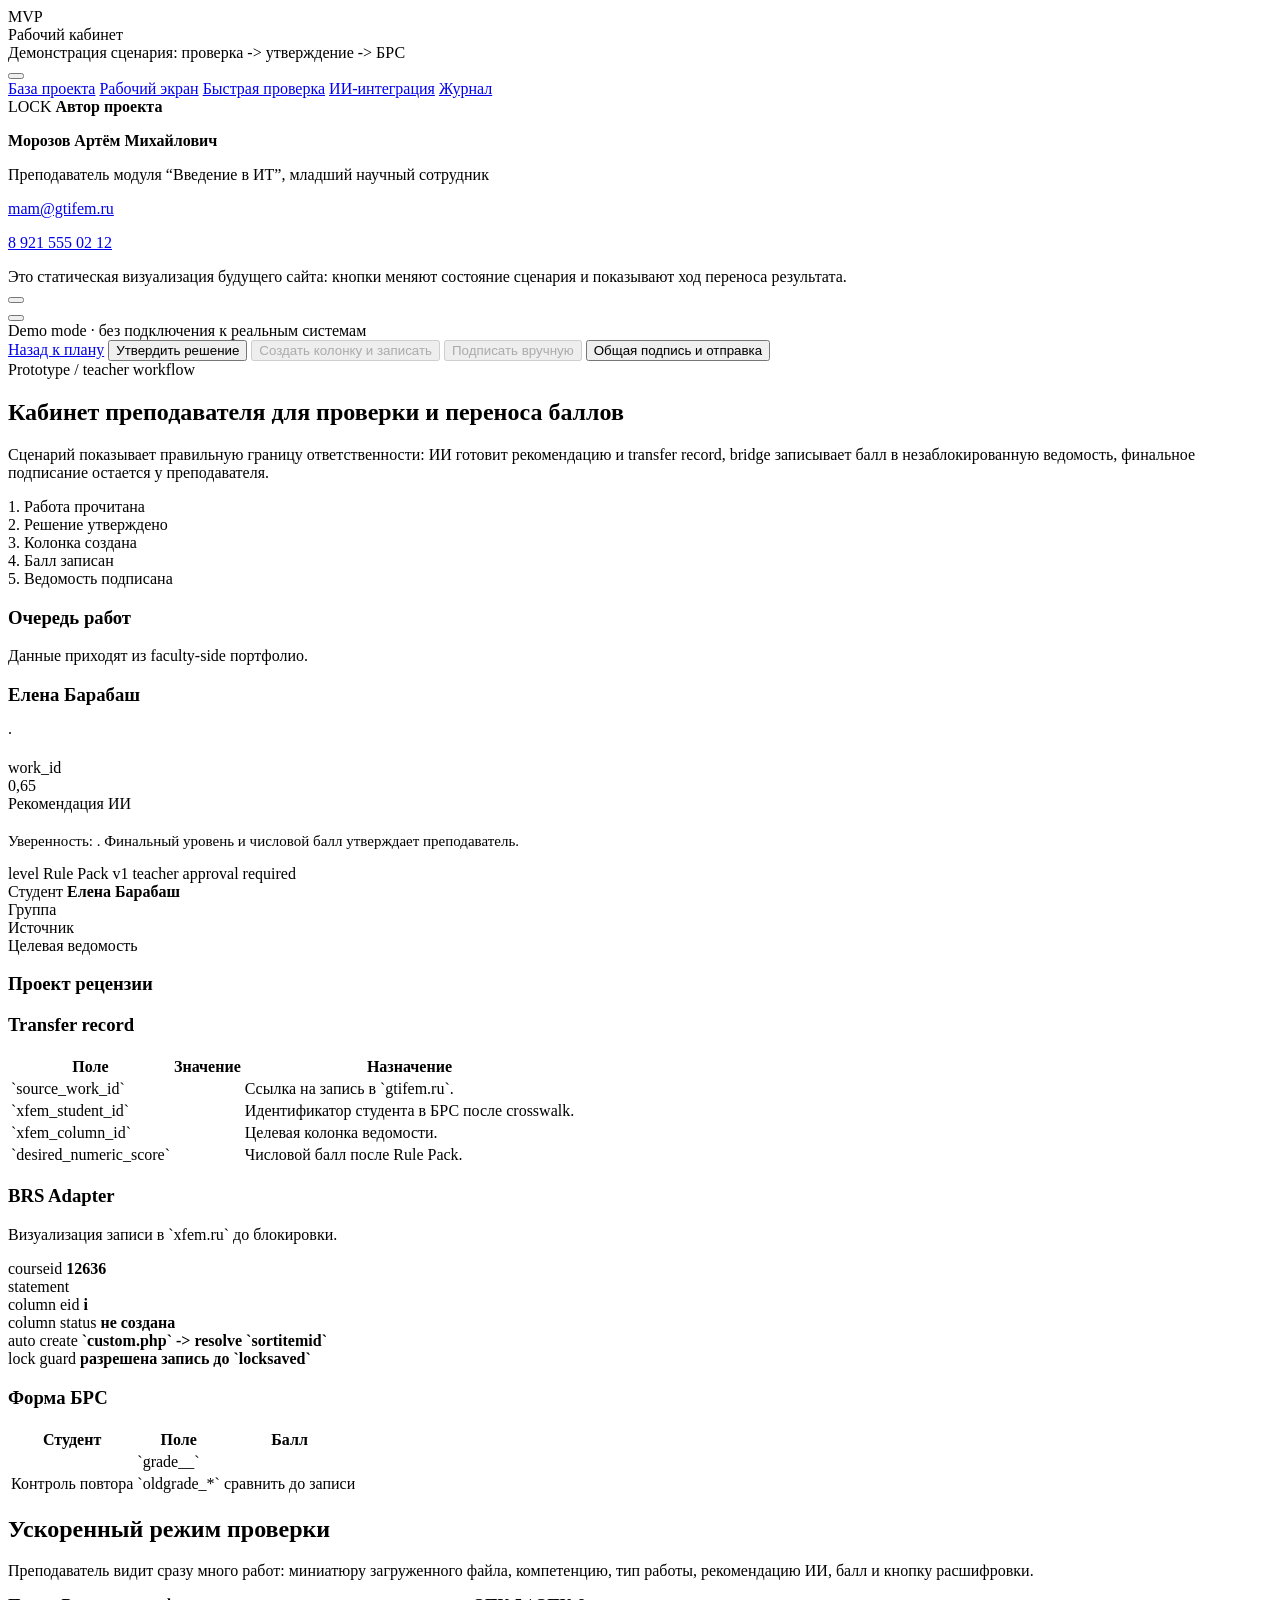
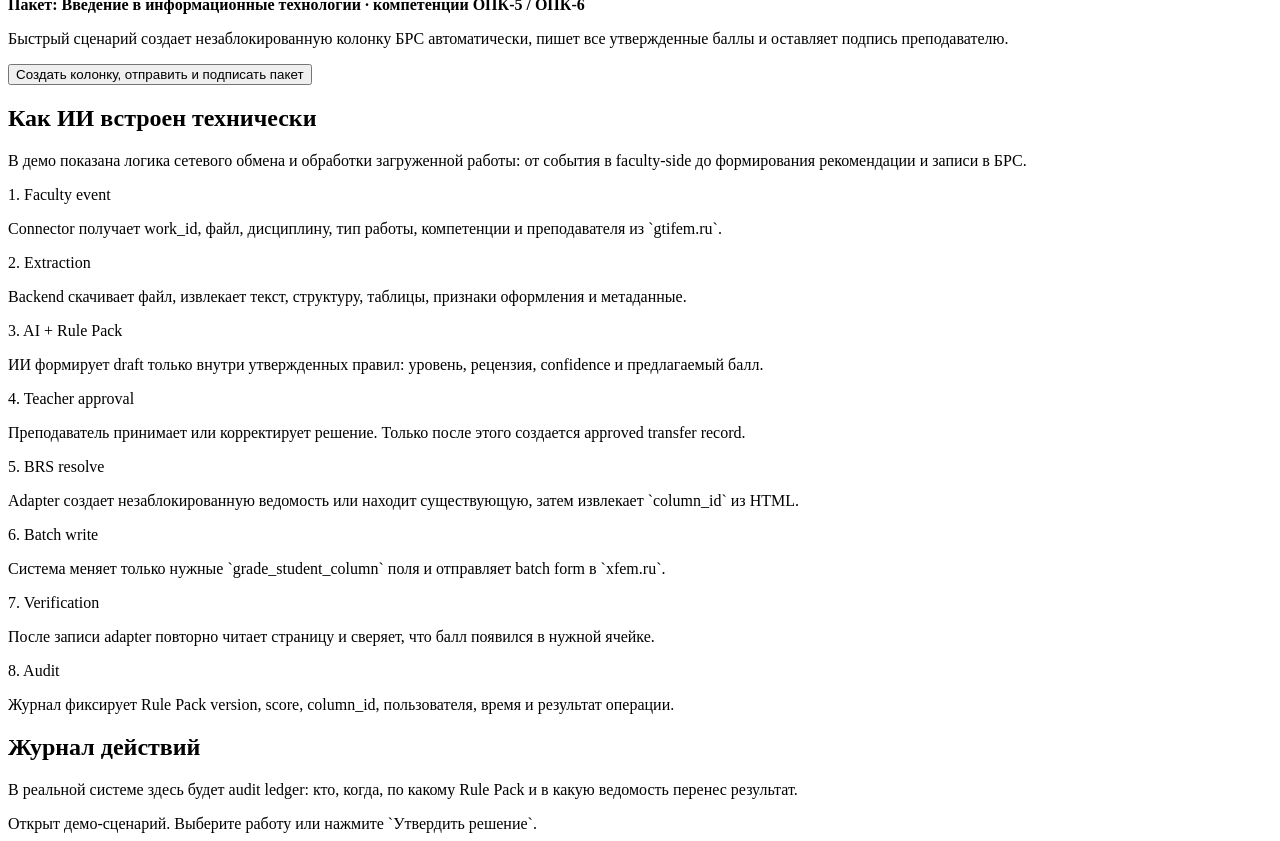
==== demo.html @ 7ceecd71 "Add files via upload" ====
<!doctype html>
<html lang="ru">
<head>
  <meta charset="utf-8">
  <meta name="viewport" content="width=device-width, initial-scale=1">
  <meta name="author" content="Морозов Артём Михайлович">
  <meta name="project-author" content="Морозов Артём Михайлович, преподаватель модуля Введение в ИТ, младший научный сотрудник, mam@gtifem.ru, 89215550212">
  <title>Демо MVP: кабинет проверки и переноса в БРС</title>
  <link rel="stylesheet" href="assets/styles.css">
</head>
<body>
  <div class="shell" data-demo>
    <aside class="side">
      <div class="side__top">
        <div class="brand">
          <div class="brand__mark">MVP</div>
          <div class="brand__title">Рабочий кабинет</div>
          <div class="brand__caption">Демонстрация сценария: проверка -> утверждение -> БРС</div>
        </div>
        <button class="icon-btn icon-btn--dark" type="button" data-sidebar-toggle aria-label="Скрыть боковое меню" aria-expanded="true">
          <span class="menu-icon" aria-hidden="true"><span></span></span>
        </button>
      </div>
      <nav class="nav" aria-label="Навигация">
        <a href="index.html">База проекта</a>
        <a class="is-active" href="#workspace">Рабочий экран</a>
        <a href="#fast-mode">Быстрая проверка</a>
        <a href="#ai-integration">ИИ-интеграция</a>
        <a href="#audit">Журнал</a>
      </nav>
      <section class="author-lock" aria-label="Заблокированная ячейка автора проекта">
        <div class="author-lock__head">
          <span aria-hidden="true">LOCK</span>
          <strong>Автор проекта</strong>
        </div>
        <p><strong>Морозов Артём Михайлович</strong></p>
        <p>Преподаватель модуля “Введение в ИТ”, младший научный сотрудник</p>
        <p><a href="mailto:mam@gtifem.ru">mam@gtifem.ru</a></p>
        <p><a href="tel:+79215550212">8 921 555 02 12</a></p>
      </section>
      <div class="side__footer">
        Это статическая визуализация будущего сайта: кнопки меняют состояние сценария и показывают ход переноса результата.
      </div>
    </aside>
    <button class="sidebar-backdrop" type="button" data-sidebar-close aria-label="Закрыть боковое меню"></button>

    <main class="main">
      <header class="topbar">
        <div class="topbar__left">
          <button class="icon-btn" type="button" data-sidebar-toggle aria-label="Открыть или скрыть боковое меню" aria-expanded="true">
            <span class="menu-icon" aria-hidden="true"><span></span></span>
          </button>
          <div class="topbar__meta">
            <span class="status-dot"></span>
            <span>Demo mode · без подключения к реальным системам</span>
          </div>
        </div>
        <div class="actions">
          <a class="btn" href="index.html">Назад к плану</a>
          <button class="btn btn--primary" type="button" data-approve>Утвердить решение</button>
          <button class="btn" type="button" data-transfer disabled>Создать колонку и записать</button>
          <button class="btn btn--danger" type="button" data-sign disabled>Подписать вручную</button>
          <button class="btn btn--primary" type="button" data-batch-transfer>Общая подпись и отправка</button>
        </div>
      </header>

      <div class="content" id="workspace">
        <section class="section" style="margin-top:0">
          <div class="section__head">
            <div>
              <div class="eyebrow">Prototype / teacher workflow</div>
              <h1>Кабинет преподавателя для проверки и переноса баллов</h1>
              <p>Сценарий показывает правильную границу ответственности: ИИ готовит рекомендацию и transfer record, bridge записывает балл в незаблокированную ведомость, финальное подписание остается у преподавателя.</p>
            </div>
          </div>

          <div class="steps">
            <div class="step is-done" data-step="read">1. Работа прочитана</div>
            <div class="step" data-step="approve">2. Решение утверждено</div>
            <div class="step" data-step="column">3. Колонка создана</div>
            <div class="step" data-step="transfer">4. Балл записан</div>
            <div class="step" data-step="sign">5. Ведомость подписана</div>
          </div>

          <div class="demo-layout">
            <aside class="panel">
              <div class="panel__head">
                <div>
                  <h3>Очередь работ</h3>
                  <p>Данные приходят из faculty-side портфолио.</p>
                </div>
              </div>
              <div class="panel__body">
                <div class="work-list" data-work-list></div>
              </div>
            </aside>

            <section class="panel">
              <div class="panel__head">
                <div>
                  <h3 data-work-name>Елена Барабаш</h3>
                  <p><span data-work-module></span> · <span data-work-type></span></p>
                </div>
                <span class="tag tag--blue">work_id <span data-work-id></span></span>
              </div>
              <div class="panel__body">
                <div class="score-card">
                  <div class="score-ring"><span data-score>0,65</span></div>
                  <div>
                    <div class="eyebrow">Рекомендация ИИ</div>
                    <h2><span data-level></span></h2>
                    <p class="lead" style="font-size:15px;margin-top:10px">Уверенность: <strong data-confidence></strong>. Финальный уровень и числовой балл утверждает преподаватель.</p>
                    <div class="tag-row">
                      <span class="tag">level <span data-level-code></span></span>
                      <span class="tag tag--amber">Rule Pack v1</span>
                      <span class="tag tag--red">teacher approval required</span>
                    </div>
                  </div>
                </div>

                <div class="field-grid">
                  <div class="field">
                    <span>Студент</span>
                    <strong data-work-name>Елена Барабаш</strong>
                  </div>
                  <div class="field">
                    <span>Группа</span>
                    <strong data-work-group></strong>
                  </div>
                  <div class="field">
                    <span>Источник</span>
                    <strong data-source></strong>
                  </div>
                  <div class="field">
                    <span>Целевая ведомость</span>
                    <strong data-statement></strong>
                  </div>
                </div>

                <section class="section">
                  <h3>Проект рецензии</h3>
                  <p class="lead" style="font-size:16px" data-review></p>
                </section>

                <section class="section">
                  <h3>Transfer record</h3>
                  <div class="table-wrap" style="margin-top:12px">
                    <table>
                      <thead>
                        <tr>
                          <th>Поле</th>
                          <th>Значение</th>
                          <th>Назначение</th>
                        </tr>
                      </thead>
                      <tbody>
                        <tr>
                          <td>`source_work_id`</td>
                          <td data-work-id></td>
                          <td>Ссылка на запись в `gtifem.ru`.</td>
                        </tr>
                        <tr>
                          <td>`xfem_student_id`</td>
                          <td data-brs-student></td>
                          <td>Идентификатор студента в БРС после crosswalk.</td>
                        </tr>
                        <tr>
                          <td>`xfem_column_id`</td>
                          <td data-column></td>
                          <td>Целевая колонка ведомости.</td>
                        </tr>
                        <tr>
                          <td>`desired_numeric_score`</td>
                          <td data-score></td>
                          <td>Числовой балл после Rule Pack.</td>
                        </tr>
                      </tbody>
                    </table>
                  </div>
                </section>
              </div>
            </section>

            <aside class="panel">
              <div class="panel__head">
                <div>
                  <h3>BRS Adapter</h3>
                  <p>Визуализация записи в `xfem.ru` до блокировки.</p>
                </div>
              </div>
              <div class="panel__body">
                <div class="field-grid" style="grid-template-columns:1fr">
                  <div class="field">
                    <span>courseid</span>
                    <strong>12636</strong>
                  </div>
                  <div class="field">
                    <span>statement</span>
                    <strong data-statement></strong>
                  </div>
                  <div class="field">
                    <span>column eid</span>
                    <strong>i<span data-column></span></strong>
                  </div>
                  <div class="field">
                    <span>column status</span>
                    <strong data-column-state>не создана</strong>
                  </div>
                  <div class="field">
                    <span>auto create</span>
                    <strong>`custom.php` -> resolve `sortitemid`</strong>
                  </div>
                  <div class="field">
                    <span>lock guard</span>
                    <strong>разрешена запись до `locksaved`</strong>
                  </div>
                </div>

                <section class="section">
                  <h3>Форма БРС</h3>
                  <div class="table-wrap" style="margin-top:12px">
                    <table>
                      <thead>
                        <tr>
                          <th>Студент</th>
                          <th>Поле</th>
                          <th>Балл</th>
                        </tr>
                      </thead>
                      <tbody>
                        <tr>
                          <td data-work-name></td>
                          <td>`grade_<span data-brs-student></span>_<span data-column></span>`</td>
                          <td><strong data-score></strong></td>
                        </tr>
                        <tr>
                          <td>Контроль повтора</td>
                          <td>`oldgrade_*`</td>
                          <td>сравнить до записи</td>
                        </tr>
                      </tbody>
                    </table>
                  </div>
                </section>
              </div>
            </aside>
          </div>
        </section>

        <section class="section" id="fast-mode">
          <div class="section__head">
            <div>
              <h2>Ускоренный режим проверки</h2>
              <p>Преподаватель видит сразу много работ: миниатюру загруженного файла, компетенцию, тип работы, рекомендацию ИИ, балл и кнопку расшифровки.</p>
            </div>
          </div>
          <div class="fast-toolbar">
            <div>
              <strong>Пакет: Введение в информационные технологии · компетенции ОПК-5 / ОПК-6</strong>
              <p>Быстрый сценарий создает незаблокированную колонку БРС автоматически, пишет все утвержденные баллы и оставляет подпись преподавателю.</p>
            </div>
            <button class="btn btn--primary" type="button" data-batch-transfer>Создать колонку, отправить и подписать пакет</button>
          </div>
          <div class="fast-review-list" data-fast-list></div>
        </section>

        <section class="section" id="ai-integration">
          <div class="section__head">
            <div>
              <h2>Как ИИ встроен технически</h2>
              <p>В демо показана логика сетевого обмена и обработки загруженной работы: от события в faculty-side до формирования рекомендации и записи в БРС.</p>
            </div>
          </div>
          <div class="tech-flow">
            <div class="tech-node">
              <span>1. Faculty event</span>
              <p>Connector получает work_id, файл, дисциплину, тип работы, компетенции и преподавателя из `gtifem.ru`.</p>
            </div>
            <div class="tech-node">
              <span>2. Extraction</span>
              <p>Backend скачивает файл, извлекает текст, структуру, таблицы, признаки оформления и метаданные.</p>
            </div>
            <div class="tech-node">
              <span>3. AI + Rule Pack</span>
              <p>ИИ формирует draft только внутри утвержденных правил: уровень, рецензия, confidence и предлагаемый балл.</p>
            </div>
            <div class="tech-node">
              <span>4. Teacher approval</span>
              <p>Преподаватель принимает или корректирует решение. Только после этого создается approved transfer record.</p>
            </div>
            <div class="tech-node">
              <span>5. BRS resolve</span>
              <p>Adapter создает незаблокированную ведомость или находит существующую, затем извлекает `column_id` из HTML.</p>
            </div>
            <div class="tech-node">
              <span>6. Batch write</span>
              <p>Система меняет только нужные `grade_student_column` поля и отправляет batch form в `xfem.ru`.</p>
            </div>
            <div class="tech-node">
              <span>7. Verification</span>
              <p>После записи adapter повторно читает страницу и сверяет, что балл появился в нужной ячейке.</p>
            </div>
            <div class="tech-node">
              <span>8. Audit</span>
              <p>Журнал фиксирует Rule Pack version, score, column_id, пользователя, время и результат операции.</p>
            </div>
          </div>
        </section>

        <section class="section" id="audit">
          <div class="section__head">
            <div>
              <h2>Журнал действий</h2>
              <p>В реальной системе здесь будет audit ledger: кто, когда, по какому Rule Pack и в какую ведомость перенес результат.</p>
            </div>
          </div>
          <div class="audit-log" data-audit>
            <div class="audit-log__item is-amber">Открыт демо-сценарий. Выберите работу или нажмите `Утвердить решение`.</div>
          </div>
        </section>
      </div>
    </main>
  </div>
  <div class="toast" data-toast></div>
  <script src="assets/app.js"></script>
</body>
</html>
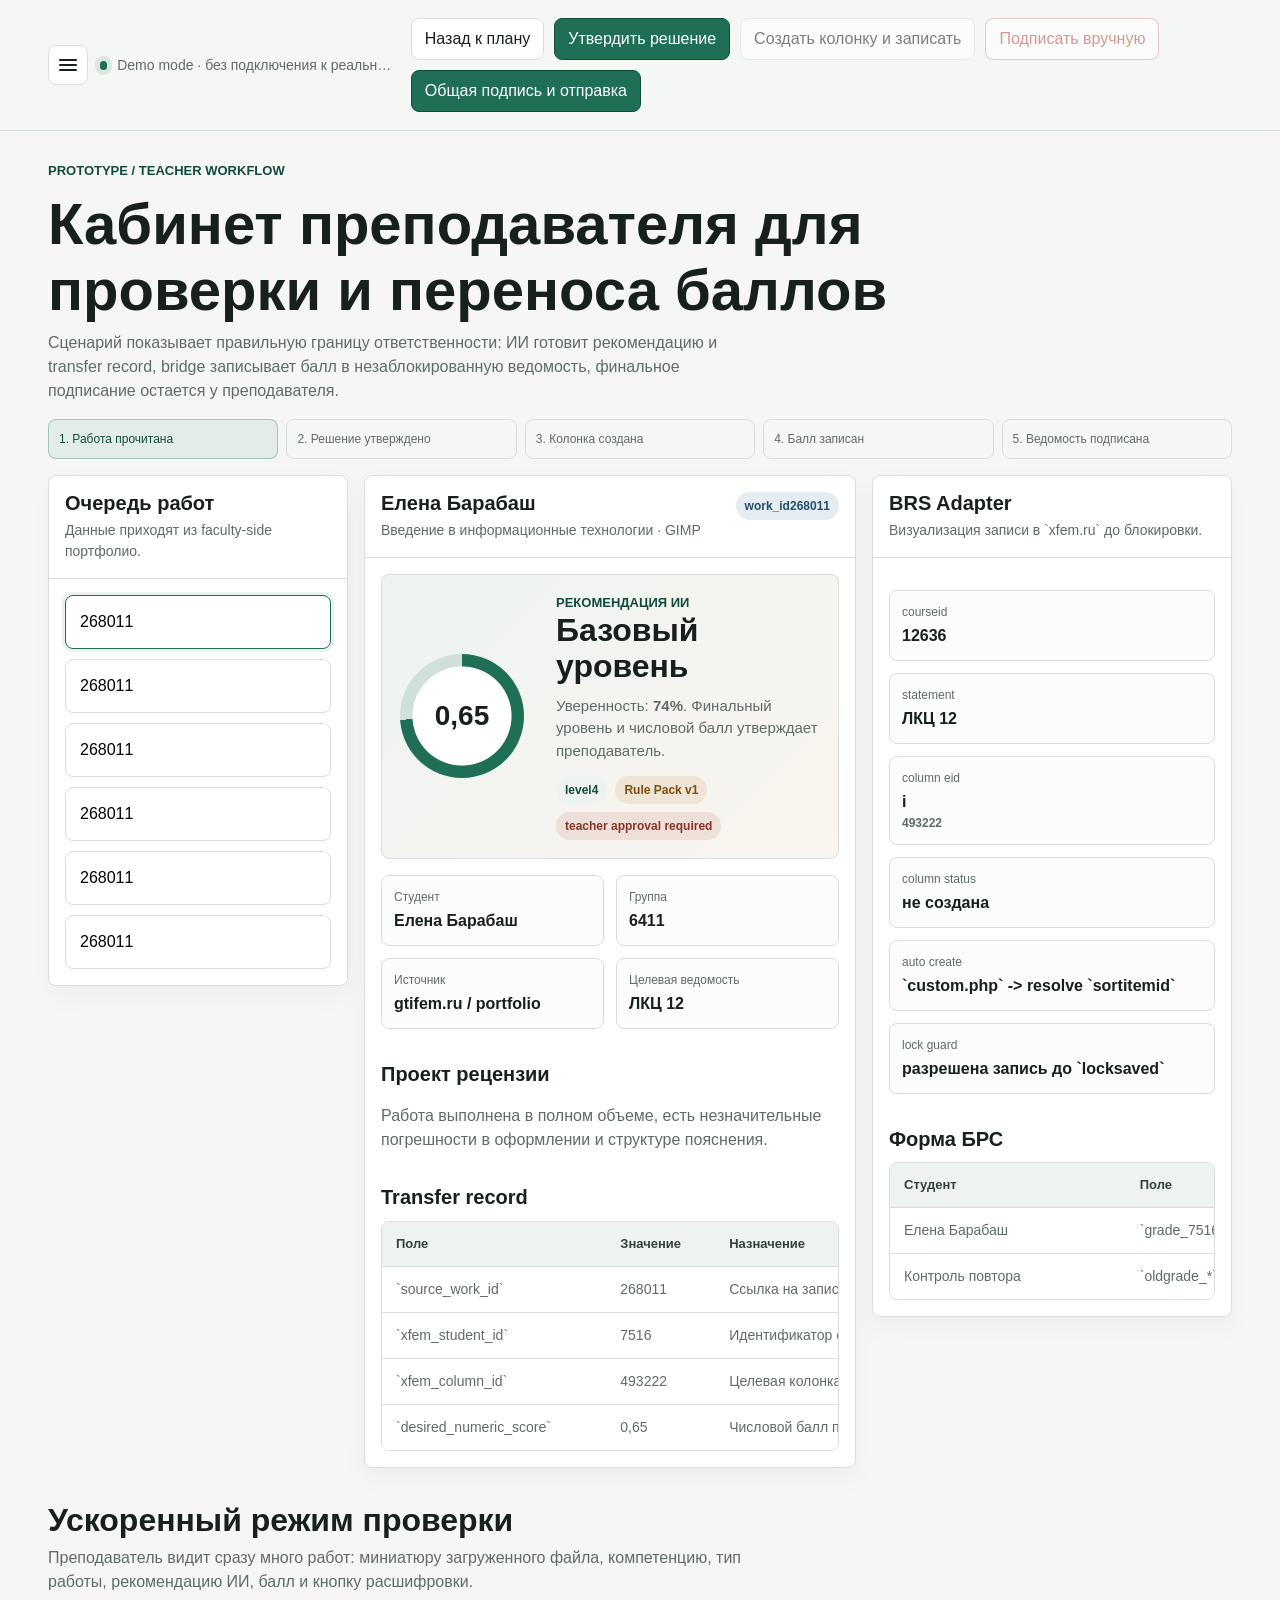
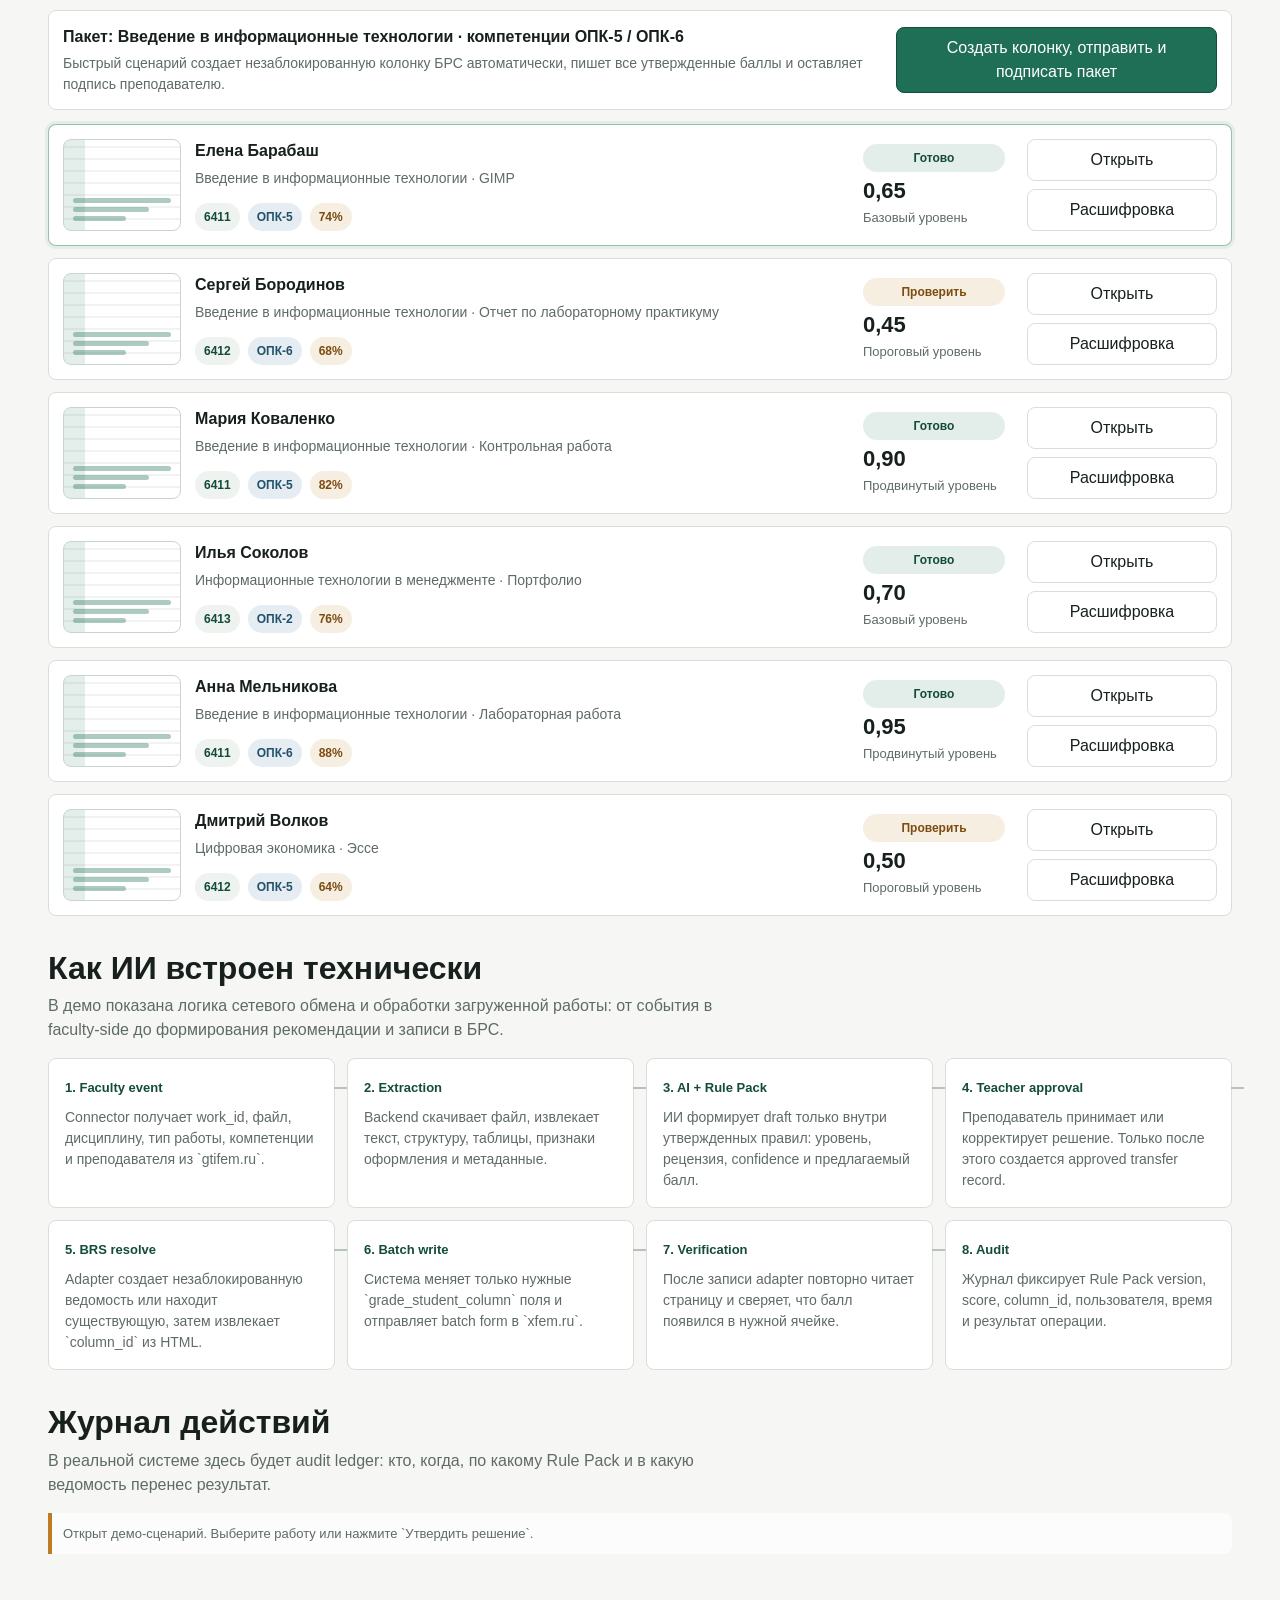
==== commit 688503dc: "Add files via upload" ====
--- a/demo.html
+++ b/demo.html
@@ -6,7 +6,7 @@
   <meta name="author" content="Морозов Артём Михайлович">
   <meta name="project-author" content="Морозов Артём Михайлович, преподаватель модуля Введение в ИТ, младший научный сотрудник, mam@gtifem.ru, 89215550212">
   <title>Демо MVP: кабинет проверки и переноса в БРС</title>
-  <link rel="stylesheet" href="assets/styles.css">
+  <link rel="stylesheet" href="styles.css">
 </head>
 <body>
   <div class="shell" data-demo>
@@ -322,6 +322,6 @@
     </main>
   </div>
   <div class="toast" data-toast></div>
-  <script src="assets/app.js"></script>
+  <script src="app.js"></script>
 </body>
 </html>
--- a/styles.css
+++ b/styles.css
@@ -0,0 +1,1398 @@
+:root {
+  --bg: #f6f7f5;
+  --surface: #ffffff;
+  --surface-soft: #eef3f0;
+  --ink: #17201d;
+  --muted: #5f6b66;
+  --line: #d8dfdb;
+  --green: #1f6f57;
+  --green-dark: #144b3d;
+  --amber: #bf7b24;
+  --red: #b64e3c;
+  --blue: #2f6f91;
+  --violet: #695b8f;
+  --shadow: 0 18px 40px rgba(24, 32, 29, 0.08);
+  --radius: 8px;
+}
+
+* {
+  box-sizing: border-box;
+}
+
+html {
+  scroll-behavior: smooth;
+}
+
+body {
+  margin: 0;
+  background: var(--bg);
+  color: var(--ink);
+  font-family: "Aptos", "Segoe UI", sans-serif;
+  font-size: 16px;
+  line-height: 1.5;
+  overflow-x: hidden;
+}
+
+a {
+  color: inherit;
+}
+
+button,
+input,
+select,
+textarea {
+  font: inherit;
+}
+
+.shell {
+  min-height: 100vh;
+  display: block;
+  overflow-x: clip;
+}
+
+.side {
+  position: fixed;
+  inset: 0 auto 0 0;
+  top: 0;
+  z-index: 40;
+  height: 100vh;
+  width: min(320px, calc(100vw - 36px));
+  min-width: 0;
+  padding: 28px 20px;
+  background: #17201d;
+  color: #f8fbf8;
+  border-right: 1px solid rgba(255, 255, 255, 0.12);
+  display: flex;
+  flex-direction: column;
+  overflow: hidden;
+  box-shadow: 28px 0 70px rgba(23, 32, 29, 0.28);
+  transform: translateX(0);
+  transition: transform 180ms ease, visibility 180ms ease;
+}
+
+.shell.is-sidebar-collapsed .side {
+  pointer-events: none;
+  transform: translateX(-105%);
+  visibility: hidden;
+}
+
+.sidebar-backdrop {
+  position: fixed;
+  inset: 0;
+  z-index: 30;
+  border: 0;
+  background: rgba(23, 32, 29, 0.34);
+  backdrop-filter: blur(3px);
+  opacity: 1;
+  cursor: pointer;
+  transition: opacity 180ms ease, visibility 180ms ease;
+}
+
+.shell.is-sidebar-collapsed .sidebar-backdrop {
+  pointer-events: none;
+  opacity: 0;
+  visibility: hidden;
+}
+
+.side__top {
+  display: flex;
+  align-items: flex-start;
+  justify-content: space-between;
+  gap: 14px;
+}
+
+.brand {
+  display: grid;
+  gap: 4px;
+  margin-bottom: 28px;
+  min-width: 0;
+}
+
+.brand__mark {
+  width: 42px;
+  height: 42px;
+  display: grid;
+  place-items: center;
+  border: 1px solid rgba(255, 255, 255, 0.26);
+  background: linear-gradient(135deg, #2f6f91, #1f6f57 62%, #bf7b24);
+  border-radius: 8px;
+  font-weight: 800;
+  letter-spacing: 0;
+}
+
+.brand__title {
+  font-size: 18px;
+  font-weight: 760;
+}
+
+.brand__caption {
+  color: rgba(248, 251, 248, 0.72);
+  font-size: 13px;
+}
+
+.icon-btn {
+  width: 40px;
+  height: 40px;
+  flex: 0 0 auto;
+  display: inline-grid;
+  place-items: center;
+  border: 1px solid var(--line);
+  border-radius: 8px;
+  background: var(--surface);
+  color: var(--ink);
+  cursor: pointer;
+}
+
+.icon-btn:hover {
+  border-color: #aebbb5;
+}
+
+.icon-btn--dark {
+  border-color: rgba(255, 255, 255, 0.18);
+  background: rgba(255, 255, 255, 0.08);
+  color: #f8fbf8;
+}
+
+.icon-btn--dark:hover {
+  border-color: rgba(255, 255, 255, 0.34);
+}
+
+.menu-icon {
+  width: 18px;
+  height: 12px;
+  position: relative;
+  display: inline-block;
+}
+
+.menu-icon::before,
+.menu-icon::after,
+.menu-icon span {
+  content: "";
+  position: absolute;
+  left: 0;
+  width: 18px;
+  height: 2px;
+  border-radius: 999px;
+  background: currentColor;
+}
+
+.menu-icon::before {
+  top: 0;
+}
+
+.menu-icon span {
+  top: 5px;
+}
+
+.menu-icon::after {
+  bottom: 0;
+}
+
+.nav {
+  display: grid;
+  gap: 7px;
+  flex: 1 1 auto;
+  min-height: 0;
+  overflow-y: auto;
+  padding: 4px 0 18px;
+}
+
+.nav a {
+  display: flex;
+  align-items: center;
+  min-height: 40px;
+  padding: 9px 11px;
+  border-radius: 8px;
+  text-decoration: none;
+  color: rgba(248, 251, 248, 0.78);
+}
+
+.nav a:hover,
+.nav a.is-active {
+  background: rgba(255, 255, 255, 0.1);
+  color: #fff;
+}
+
+.side-demo-link {
+  flex: 0 0 auto;
+  min-height: 50px;
+  display: flex;
+  align-items: center;
+  justify-content: center;
+  margin-top: 14px;
+  padding: 12px 14px;
+  border: 1px solid rgba(255, 255, 255, 0.22);
+  border-radius: 8px;
+  background: linear-gradient(135deg, rgba(47, 111, 145, 0.5), rgba(31, 111, 87, 0.72));
+  color: #fff;
+  text-decoration: none;
+  font-weight: 820;
+  box-shadow: 0 14px 28px rgba(0, 0, 0, 0.16);
+}
+
+.side-demo-link:hover {
+  border-color: rgba(255, 255, 255, 0.42);
+  transform: translateY(-1px);
+}
+
+.author-lock {
+  flex: 0 0 auto;
+  margin-top: 14px;
+  padding: 13px;
+  border: 1px solid rgba(191, 123, 36, 0.38);
+  border-radius: 8px;
+  background:
+    linear-gradient(135deg, rgba(191, 123, 36, 0.12), rgba(31, 111, 87, 0.1)),
+    rgba(255, 255, 255, 0.04);
+  color: rgba(248, 251, 248, 0.88);
+  font-size: 12px;
+}
+
+.author-lock__head {
+  display: flex;
+  align-items: center;
+  justify-content: space-between;
+  gap: 10px;
+  margin-bottom: 9px;
+}
+
+.author-lock__head span {
+  min-height: 24px;
+  display: inline-flex;
+  align-items: center;
+  padding: 3px 7px;
+  border-radius: 999px;
+  background: rgba(191, 123, 36, 0.2);
+  color: #f5d6aa;
+  font-size: 10px;
+  font-weight: 820;
+  letter-spacing: 0;
+}
+
+.author-lock__head strong {
+  color: #fff;
+}
+
+.author-lock p {
+  margin: 6px 0 0;
+}
+
+.author-lock a {
+  color: #fff;
+  text-decoration: none;
+  overflow-wrap: anywhere;
+}
+
+.author-lock a:hover {
+  text-decoration: underline;
+}
+
+.side__footer {
+  flex: 0 0 auto;
+  margin-top: 18px;
+  padding: 14px;
+  border: 1px solid rgba(255, 255, 255, 0.14);
+  border-radius: 8px;
+  color: rgba(248, 251, 248, 0.76);
+  font-size: 13px;
+}
+
+.main {
+  min-width: 0;
+  width: 100%;
+}
+
+.topbar {
+  min-height: 72px;
+  display: flex;
+  align-items: center;
+  justify-content: space-between;
+  gap: 16px;
+  padding: 18px clamp(20px, 4vw, 48px);
+  border-bottom: 1px solid var(--line);
+  background: rgba(246, 247, 245, 0.9);
+  backdrop-filter: blur(10px);
+  position: sticky;
+  top: 0;
+  z-index: 10;
+}
+
+.topbar__left {
+  display: flex;
+  align-items: center;
+  gap: 12px;
+  min-width: 0;
+}
+
+.topbar__meta {
+  display: flex;
+  align-items: center;
+  gap: 10px;
+  color: var(--muted);
+  font-size: 14px;
+  min-width: 0;
+}
+
+.topbar__meta span:last-child {
+  overflow: hidden;
+  text-overflow: ellipsis;
+  white-space: nowrap;
+}
+
+.status-dot {
+  width: 9px;
+  height: 9px;
+  border-radius: 999px;
+  background: var(--green);
+  box-shadow: 0 0 0 5px rgba(31, 111, 87, 0.12);
+}
+
+.actions {
+  display: flex;
+  gap: 10px;
+  flex-wrap: wrap;
+}
+
+.btn {
+  min-height: 38px;
+  display: inline-flex;
+  align-items: center;
+  justify-content: center;
+  gap: 8px;
+  padding: 8px 13px;
+  border: 1px solid var(--line);
+  border-radius: 8px;
+  background: var(--surface);
+  color: var(--ink);
+  text-decoration: none;
+  cursor: pointer;
+}
+
+.btn:hover {
+  border-color: #aebbb5;
+}
+
+.btn--primary {
+  border-color: var(--green-dark);
+  background: var(--green);
+  color: #fff;
+}
+
+.btn--primary:hover {
+  border-color: var(--green-dark);
+  background: var(--green-dark);
+}
+
+.btn--danger {
+  border-color: rgba(182, 78, 60, 0.5);
+  color: var(--red);
+}
+
+.btn[disabled] {
+  cursor: not-allowed;
+  opacity: 0.55;
+}
+
+.content {
+  padding: 30px clamp(20px, 4vw, 48px) 54px;
+}
+
+.intro {
+  display: grid;
+  grid-template-columns: minmax(0, 1.25fr) minmax(280px, 0.75fr);
+  gap: 24px;
+  align-items: stretch;
+  margin-bottom: 28px;
+}
+
+.hero-panel {
+  padding: clamp(24px, 4vw, 38px);
+  border: 1px solid var(--line);
+  border-radius: 8px;
+  background:
+    linear-gradient(135deg, rgba(31, 111, 87, 0.12), rgba(47, 111, 145, 0.08) 45%, rgba(191, 123, 36, 0.12)),
+    var(--surface);
+  box-shadow: var(--shadow);
+}
+
+.eyebrow {
+  color: var(--green-dark);
+  font-size: 13px;
+  font-weight: 760;
+  text-transform: uppercase;
+}
+
+h1,
+h2,
+h3 {
+  margin: 0;
+  line-height: 1.14;
+  letter-spacing: 0;
+}
+
+h1 {
+  max-width: 940px;
+  margin-top: 10px;
+  font-size: clamp(34px, 4.6vw, 58px);
+}
+
+h2 {
+  font-size: clamp(24px, 2.5vw, 34px);
+}
+
+h3 {
+  font-size: 20px;
+}
+
+.lead {
+  max-width: 870px;
+  margin: 18px 0 0;
+  color: var(--muted);
+  font-size: 18px;
+}
+
+.metric-grid {
+  display: grid;
+  grid-template-columns: repeat(2, minmax(0, 1fr));
+  gap: 12px;
+}
+
+.metric {
+  padding: 17px;
+  border: 1px solid var(--line);
+  border-radius: 8px;
+  background: var(--surface);
+}
+
+.metric__value {
+  font-size: 28px;
+  line-height: 1;
+  font-weight: 820;
+}
+
+.metric__label {
+  margin-top: 8px;
+  color: var(--muted);
+  font-size: 13px;
+}
+
+.section {
+  margin-top: 34px;
+}
+
+.section__head {
+  display: flex;
+  justify-content: space-between;
+  gap: 16px;
+  align-items: end;
+  margin-bottom: 16px;
+}
+
+.section__head p {
+  max-width: 720px;
+  margin: 8px 0 0;
+  color: var(--muted);
+}
+
+.grid {
+  display: grid;
+  gap: 16px;
+}
+
+.grid--2 {
+  grid-template-columns: repeat(2, minmax(0, 1fr));
+}
+
+.grid--3 {
+  grid-template-columns: repeat(3, minmax(0, 1fr));
+}
+
+.card {
+  padding: 18px;
+  border: 1px solid var(--line);
+  border-radius: 8px;
+  background: var(--surface);
+  box-shadow: 0 10px 28px rgba(23, 32, 29, 0.04);
+}
+
+.card h3 {
+  margin-bottom: 8px;
+}
+
+.card p {
+  margin: 0;
+  color: var(--muted);
+}
+
+.har-board {
+  display: grid;
+  grid-template-columns: repeat(3, minmax(0, 1fr));
+  gap: 14px;
+  margin-bottom: 16px;
+}
+
+.har-snapshot {
+  min-height: 190px;
+  display: flex;
+  flex-direction: column;
+  align-items: flex-start;
+  justify-content: space-between;
+  gap: 16px;
+  padding: 20px;
+  border: 1px solid rgba(31, 111, 87, 0.18);
+  border-radius: 8px;
+  background:
+    linear-gradient(145deg, rgba(31, 111, 87, 0.12), rgba(255, 255, 255, 0) 58%),
+    var(--surface);
+  box-shadow: 0 14px 30px rgba(23, 32, 29, 0.05);
+}
+
+.har-snapshot strong {
+  display: block;
+  color: var(--ink);
+  font-size: clamp(26px, 3vw, 38px);
+  line-height: 1;
+}
+
+.har-snapshot p {
+  margin: 0;
+  color: var(--muted);
+}
+
+.har-package {
+  margin-bottom: 16px;
+}
+
+.har-table {
+  margin-top: 16px;
+}
+
+.har-accordion {
+  margin-top: 16px;
+}
+
+.document-center {
+  scroll-margin-top: 96px;
+  margin: 18px 0 16px;
+  padding: 18px;
+  border: 1px solid rgba(47, 111, 145, 0.22);
+  border-radius: 8px;
+  background:
+    linear-gradient(135deg, rgba(47, 111, 145, 0.1), rgba(31, 111, 87, 0.06) 52%, rgba(191, 123, 36, 0.1)),
+    var(--surface);
+  box-shadow: 0 16px 34px rgba(23, 32, 29, 0.06);
+}
+
+.document-center__hero {
+  display: flex;
+  align-items: center;
+  justify-content: space-between;
+  gap: 18px;
+  margin-bottom: 16px;
+}
+
+.document-center__hero h3 {
+  margin-top: 6px;
+}
+
+.document-center__hero p {
+  max-width: 720px;
+  margin: 8px 0 0;
+  color: var(--muted);
+}
+
+.document-grid {
+  display: grid;
+  grid-template-columns: repeat(2, minmax(0, 1fr));
+  gap: 12px;
+}
+
+.document-card {
+  min-height: 210px;
+  display: flex;
+  flex-direction: column;
+  justify-content: space-between;
+  gap: 18px;
+  padding: 16px;
+  border: 1px solid var(--line);
+  border-radius: 8px;
+  background: rgba(255, 255, 255, 0.72);
+}
+
+.document-card h4 {
+  margin: 12px 0 7px;
+  color: var(--ink);
+  font-size: 18px;
+  line-height: 1.18;
+}
+
+.document-card p {
+  margin: 0;
+  color: var(--muted);
+  font-size: 14px;
+}
+
+.document-actions {
+  display: flex;
+  flex-wrap: wrap;
+  gap: 8px;
+}
+
+.tag-row {
+  display: flex;
+  flex-wrap: wrap;
+  gap: 8px;
+  margin-top: 14px;
+}
+
+.tag {
+  display: inline-flex;
+  align-items: center;
+  min-height: 28px;
+  padding: 4px 9px;
+  border-radius: 999px;
+  background: var(--surface-soft);
+  color: var(--green-dark);
+  font-size: 12px;
+  font-weight: 700;
+}
+
+.tag--amber {
+  color: #7c4c10;
+  background: rgba(191, 123, 36, 0.13);
+}
+
+.tag--red {
+  color: #873526;
+  background: rgba(182, 78, 60, 0.12);
+}
+
+.tag--blue {
+  color: #22516b;
+  background: rgba(47, 111, 145, 0.12);
+}
+
+.accordion {
+  display: grid;
+  gap: 10px;
+}
+
+details {
+  border: 1px solid var(--line);
+  border-radius: 8px;
+  background: var(--surface);
+  overflow: hidden;
+}
+
+summary {
+  min-height: 54px;
+  display: flex;
+  align-items: center;
+  justify-content: space-between;
+  gap: 18px;
+  padding: 15px 18px;
+  cursor: pointer;
+  font-weight: 760;
+  list-style: none;
+}
+
+summary::-webkit-details-marker {
+  display: none;
+}
+
+summary::after {
+  content: "+";
+  width: 26px;
+  height: 26px;
+  flex: 0 0 auto;
+  display: grid;
+  place-items: center;
+  border: 1px solid var(--line);
+  border-radius: 6px;
+  color: var(--green-dark);
+}
+
+details[open] summary::after {
+  content: "-";
+}
+
+.details-body {
+  padding: 0 18px 18px;
+  color: var(--muted);
+}
+
+.details-body p {
+  margin: 0 0 10px;
+}
+
+.details-body ul,
+.details-body ol {
+  margin: 8px 0 0 19px;
+  padding: 0;
+}
+
+.table-wrap {
+  overflow-x: auto;
+  border: 1px solid var(--line);
+  border-radius: 8px;
+  background: var(--surface);
+}
+
+table {
+  width: 100%;
+  border-collapse: collapse;
+  min-width: 760px;
+}
+
+th,
+td {
+  padding: 12px 14px;
+  border-bottom: 1px solid var(--line);
+  text-align: left;
+  vertical-align: top;
+}
+
+th {
+  background: #eef3f0;
+  color: #33413c;
+  font-size: 13px;
+}
+
+td {
+  color: var(--muted);
+  font-size: 14px;
+}
+
+tr:last-child td {
+  border-bottom: 0;
+}
+
+.timeline {
+  position: relative;
+  display: grid;
+  gap: 12px;
+}
+
+.timeline__item {
+  display: grid;
+  grid-template-columns: 92px minmax(0, 1fr);
+  gap: 14px;
+  padding: 16px;
+  border: 1px solid var(--line);
+  border-radius: 8px;
+  background: var(--surface);
+}
+
+.timeline__phase {
+  color: var(--green-dark);
+  font-weight: 820;
+}
+
+.timeline__item p {
+  margin: 4px 0 0;
+  color: var(--muted);
+}
+
+.glossary-tools {
+  display: grid;
+  grid-template-columns: minmax(240px, 1fr) auto;
+  gap: 12px;
+  align-items: center;
+  margin-bottom: 14px;
+}
+
+.search-field {
+  min-height: 44px;
+  width: 100%;
+  border: 1px solid var(--line);
+  border-radius: 8px;
+  background: var(--surface);
+  color: var(--ink);
+  padding: 10px 13px;
+}
+
+.search-field:focus {
+  outline: 3px solid rgba(31, 111, 87, 0.14);
+  border-color: var(--green);
+}
+
+.filter-row {
+  display: flex;
+  flex-wrap: wrap;
+  gap: 8px;
+}
+
+.filter-chip {
+  min-height: 34px;
+  padding: 6px 11px;
+  border: 1px solid var(--line);
+  border-radius: 999px;
+  background: var(--surface);
+  color: var(--muted);
+  cursor: pointer;
+}
+
+.filter-chip.is-active,
+.filter-chip:hover {
+  border-color: rgba(31, 111, 87, 0.35);
+  background: rgba(31, 111, 87, 0.1);
+  color: var(--green-dark);
+}
+
+.glossary-grid {
+  display: grid;
+  grid-template-columns: repeat(2, minmax(0, 1fr));
+  gap: 12px;
+}
+
+.glossary-card {
+  border-color: #cfd8d4;
+}
+
+.glossary-card[hidden] {
+  display: none;
+}
+
+.glossary-card summary {
+  min-height: 64px;
+  align-items: flex-start;
+}
+
+.glossary-title {
+  display: grid;
+  gap: 5px;
+}
+
+.glossary-title strong {
+  color: var(--ink);
+  font-size: 17px;
+}
+
+.glossary-title span {
+  color: var(--muted);
+  font-size: 13px;
+  font-weight: 500;
+}
+
+.glossary-meta {
+  display: flex;
+  flex-wrap: wrap;
+  gap: 7px;
+  margin: 10px 0 12px;
+}
+
+.empty-state {
+  padding: 18px;
+  border: 1px dashed #b9c5c0;
+  border-radius: 8px;
+  color: var(--muted);
+  background: rgba(255, 255, 255, 0.55);
+}
+
+.empty-state[hidden] {
+  display: none;
+}
+
+.prompt-box {
+  border: 1px solid #bac6c1;
+  border-radius: 8px;
+  background: #111816;
+  color: #e9f2ee;
+  overflow: hidden;
+}
+
+.prompt-box__head {
+  display: flex;
+  justify-content: space-between;
+  gap: 12px;
+  align-items: center;
+  padding: 12px 14px;
+  border-bottom: 1px solid rgba(255, 255, 255, 0.12);
+}
+
+.prompt-box pre {
+  margin: 0;
+  padding: 16px;
+  white-space: pre-wrap;
+  overflow: auto;
+  font-family: "SFMono-Regular", Consolas, monospace;
+  font-size: 13px;
+}
+
+.copy-note {
+  color: rgba(233, 242, 238, 0.72);
+  font-size: 13px;
+}
+
+.demo-layout {
+  display: grid;
+  grid-template-columns: 300px minmax(0, 1fr) 360px;
+  gap: 16px;
+  align-items: start;
+}
+
+.work-list {
+  display: grid;
+  gap: 10px;
+}
+
+.work-item {
+  width: 100%;
+  display: grid;
+  gap: 6px;
+  padding: 14px;
+  border: 1px solid var(--line);
+  border-radius: 8px;
+  background: var(--surface);
+  text-align: left;
+  cursor: pointer;
+}
+
+.work-item:hover,
+.work-item.is-selected {
+  border-color: var(--green);
+  box-shadow: 0 0 0 3px rgba(31, 111, 87, 0.09);
+}
+
+.work-item strong {
+  font-size: 15px;
+}
+
+.work-item span {
+  color: var(--muted);
+  font-size: 13px;
+}
+
+.panel {
+  border: 1px solid var(--line);
+  border-radius: 8px;
+  background: var(--surface);
+  box-shadow: 0 10px 28px rgba(23, 32, 29, 0.04);
+}
+
+.panel__head {
+  display: flex;
+  align-items: start;
+  justify-content: space-between;
+  gap: 14px;
+  padding: 16px;
+  border-bottom: 1px solid var(--line);
+}
+
+.panel__head p {
+  margin: 5px 0 0;
+  color: var(--muted);
+  font-size: 14px;
+}
+
+.panel__body {
+  padding: 16px;
+}
+
+.steps {
+  display: grid;
+  grid-template-columns: repeat(5, minmax(0, 1fr));
+  gap: 8px;
+  margin-bottom: 16px;
+}
+
+.step {
+  padding: 10px;
+  border: 1px solid var(--line);
+  border-radius: 8px;
+  color: var(--muted);
+  font-size: 12px;
+}
+
+.step.is-done {
+  border-color: rgba(31, 111, 87, 0.32);
+  background: rgba(31, 111, 87, 0.08);
+  color: var(--green-dark);
+}
+
+.score-card {
+  display: grid;
+  grid-template-columns: 140px minmax(0, 1fr);
+  gap: 16px;
+  align-items: center;
+  padding: 18px;
+  border: 1px solid var(--line);
+  border-radius: 8px;
+  background: linear-gradient(135deg, rgba(31, 111, 87, 0.08), rgba(191, 123, 36, 0.08));
+}
+
+.score-ring {
+  width: 124px;
+  height: 124px;
+  display: grid;
+  place-items: center;
+  border-radius: 999px;
+  background:
+    radial-gradient(circle at center, var(--surface) 56%, transparent 57%),
+    conic-gradient(var(--green) 0 74%, rgba(31, 111, 87, 0.15) 74% 100%);
+  font-size: 28px;
+  font-weight: 820;
+}
+
+.fast-toolbar {
+  display: flex;
+  align-items: center;
+  justify-content: space-between;
+  gap: 14px;
+  margin-bottom: 14px;
+  padding: 14px;
+  border: 1px solid var(--line);
+  border-radius: 8px;
+  background: var(--surface);
+}
+
+.fast-toolbar p {
+  margin: 4px 0 0;
+  color: var(--muted);
+  font-size: 14px;
+}
+
+.fast-review-list {
+  display: grid;
+  gap: 12px;
+}
+
+.fast-row {
+  display: grid;
+  grid-template-columns: 118px minmax(0, 1fr) 150px 190px;
+  gap: 14px;
+  align-items: center;
+  padding: 14px;
+  border: 1px solid var(--line);
+  border-radius: 8px;
+  background: var(--surface);
+}
+
+.fast-row.is-selected {
+  border-color: rgba(31, 111, 87, 0.45);
+  box-shadow: 0 0 0 3px rgba(31, 111, 87, 0.08);
+}
+
+.work-thumb {
+  min-height: 92px;
+  border: 1px solid #c9d4cf;
+  border-radius: 8px;
+  background:
+    linear-gradient(90deg, rgba(31, 111, 87, 0.12) 0 18%, transparent 18% 100%),
+    repeating-linear-gradient(0deg, #fff 0 10px, #f0f3f1 10px 12px);
+  display: grid;
+  align-content: end;
+  gap: 4px;
+  padding: 9px;
+}
+
+.work-thumb span {
+  display: block;
+  height: 5px;
+  border-radius: 999px;
+  background: rgba(31, 111, 87, 0.36);
+}
+
+.work-thumb span:nth-child(2) {
+  width: 78%;
+}
+
+.work-thumb span:nth-child(3) {
+  width: 54%;
+}
+
+.fast-main {
+  min-width: 0;
+}
+
+.fast-main strong {
+  display: block;
+  font-size: 16px;
+}
+
+.fast-main p {
+  margin: 5px 0 0;
+  color: var(--muted);
+  font-size: 14px;
+}
+
+.fast-score {
+  display: grid;
+  gap: 8px;
+  align-content: center;
+  justify-items: start;
+}
+
+.fast-score strong {
+  display: block;
+  font-size: 22px;
+  line-height: 1;
+}
+
+.fast-score > span:not(.status-pill) {
+  color: var(--muted);
+  font-size: 13px;
+  line-height: 1.25;
+}
+
+.fast-actions {
+  display: grid;
+  gap: 8px;
+}
+
+.fast-actions .btn {
+  width: 100%;
+}
+
+.fast-detail {
+  grid-column: 1 / -1;
+  display: none;
+  padding: 14px;
+  border: 1px solid #d7dfdc;
+  border-radius: 8px;
+  background: #fbfcfb;
+  color: var(--muted);
+}
+
+.fast-row.is-open .fast-detail {
+  display: block;
+}
+
+.fast-detail p {
+  margin: 8px 0 0;
+}
+
+.fast-detail strong {
+  color: var(--ink);
+}
+
+.fast-detail .field strong {
+  overflow-wrap: anywhere;
+}
+
+.fast-detail-grid {
+  display: grid;
+  grid-template-columns: repeat(3, minmax(0, 1fr));
+  gap: 12px;
+  margin-top: 10px;
+}
+
+.status-pill {
+  display: inline-flex;
+  align-items: center;
+  justify-content: center;
+  min-height: 28px;
+  width: 100%;
+  max-width: 142px;
+  padding: 5px 12px;
+  border-radius: 999px;
+  background: rgba(191, 123, 36, 0.13);
+  color: #7c4c10;
+  font-size: 12px;
+  font-weight: 760;
+  line-height: 1.2;
+  text-align: center;
+  white-space: normal;
+}
+
+.status-pill.is-done {
+  background: rgba(31, 111, 87, 0.12);
+  color: var(--green-dark);
+}
+
+.tech-flow {
+  display: grid;
+  grid-template-columns: repeat(4, minmax(0, 1fr));
+  gap: 12px;
+}
+
+.tech-node {
+  position: relative;
+  padding: 16px;
+  border: 1px solid var(--line);
+  border-radius: 8px;
+  background: var(--surface);
+}
+
+.tech-node::after {
+  content: "";
+  position: absolute;
+  top: 28px;
+  right: -13px;
+  width: 13px;
+  height: 2px;
+  background: #b7c2bd;
+}
+
+.tech-node:last-child::after {
+  display: none;
+}
+
+.tech-node span {
+  color: var(--green-dark);
+  font-size: 13px;
+  font-weight: 820;
+}
+
+.tech-node p {
+  margin: 8px 0 0;
+  color: var(--muted);
+  font-size: 14px;
+}
+
+.field-grid {
+  display: grid;
+  grid-template-columns: repeat(2, minmax(0, 1fr));
+  gap: 12px;
+  margin-top: 16px;
+}
+
+.field {
+  padding: 12px;
+  border: 1px solid var(--line);
+  border-radius: 8px;
+  background: #fbfcfb;
+}
+
+.field span {
+  display: block;
+  color: var(--muted);
+  font-size: 12px;
+}
+
+.field strong {
+  display: block;
+  margin-top: 3px;
+}
+
+.audit-log {
+  display: grid;
+  gap: 9px;
+}
+
+.audit-log__item {
+  padding: 11px;
+  border-left: 4px solid var(--line);
+  background: #fbfcfb;
+  border-radius: 0 8px 8px 0;
+  color: var(--muted);
+  font-size: 13px;
+}
+
+.audit-log__item.is-green {
+  border-left-color: var(--green);
+}
+
+.audit-log__item.is-amber {
+  border-left-color: var(--amber);
+}
+
+.toast {
+  position: fixed;
+  right: 22px;
+  bottom: 22px;
+  z-index: 20;
+  width: min(360px, calc(100vw - 44px));
+  padding: 14px 16px;
+  border: 1px solid rgba(31, 111, 87, 0.25);
+  border-radius: 8px;
+  background: var(--surface);
+  box-shadow: var(--shadow);
+  color: var(--green-dark);
+  transform: translateY(18px);
+  opacity: 0;
+  pointer-events: none;
+  transition: opacity 160ms ease, transform 160ms ease;
+}
+
+.toast.is-visible {
+  opacity: 1;
+  transform: translateY(0);
+}
+
+@media (max-width: 1180px) {
+  .demo-layout,
+  .intro {
+    grid-template-columns: 1fr;
+  }
+
+  .har-board {
+    grid-template-columns: 1fr;
+  }
+
+  .document-grid {
+    grid-template-columns: 1fr;
+  }
+
+  .fast-row {
+    grid-template-columns: 104px minmax(0, 1fr);
+  }
+
+  .fast-score,
+  .fast-actions {
+    grid-column: 2;
+  }
+
+  .grid--3 {
+    grid-template-columns: repeat(2, minmax(0, 1fr));
+  }
+
+  .tech-flow {
+    grid-template-columns: repeat(2, minmax(0, 1fr));
+  }
+
+  .tech-node::after {
+    display: none;
+  }
+}
+
+@media (max-width: 820px) {
+  .side {
+    width: min(300px, 86vw);
+    max-width: min(300px, 86vw);
+  }
+
+  .shell.is-sidebar-collapsed .side {
+    width: min(300px, 86vw);
+  }
+
+  .topbar {
+    align-items: start;
+    flex-direction: column;
+  }
+
+  .document-center__hero {
+    align-items: stretch;
+    flex-direction: column;
+  }
+
+  .grid--2,
+  .grid--3,
+  .metric-grid,
+  .field-grid,
+  .steps,
+  .glossary-grid,
+  .glossary-tools,
+  .fast-detail-grid,
+  .tech-flow {
+    grid-template-columns: 1fr;
+  }
+
+  .fast-toolbar {
+    align-items: stretch;
+    flex-direction: column;
+  }
+
+  .fast-row {
+    grid-template-columns: 1fr;
+  }
+
+  .fast-score,
+  .fast-actions {
+    grid-column: auto;
+  }
+
+  h1 {
+    font-size: 34px;
+  }
+}
